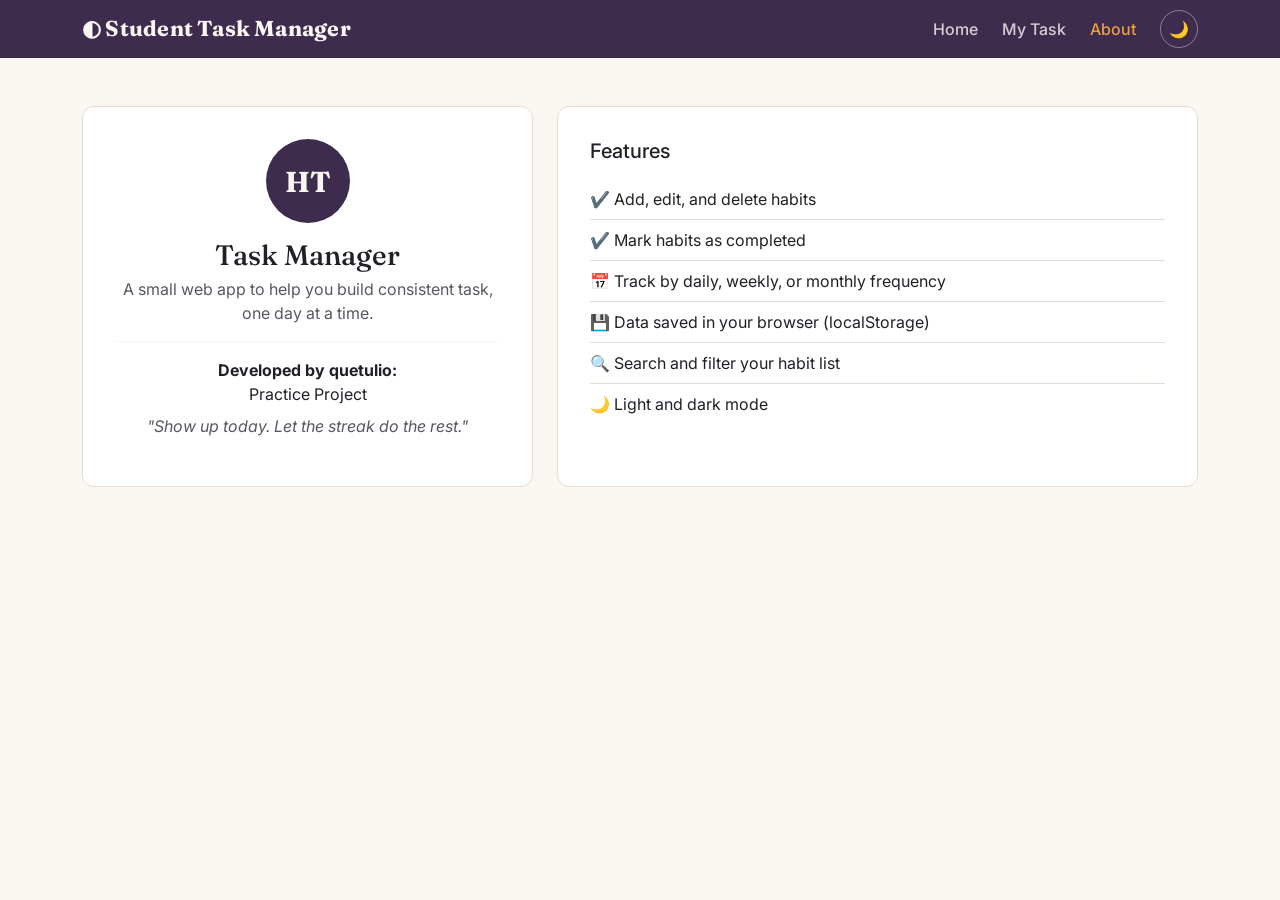
==== exam/about.html @ 464c3ad1 "Add files via upload" ====
<!DOCTYPE html>
<html lang="en" data-theme="light">
<head>
<meta charset="UTF-8">
<meta name="viewport" content="width=device-width, initial-scale=1.0">
<title>About — Student Task Manager</title>
<link href="https://cdn.jsdelivr.net/npm/bootstrap@5.3.3/dist/css/bootstrap.min.css" rel="stylesheet">
<link href="style.css" rel="stylesheet">
</head>
<body>

<!-- Navbar -->
<nav class="navbar navbar-expand-lg navbar-task">
  <div class="container">
    <a class="navbar-brand" href="index.html">◐ Student Task Manager</a>
    <button class="navbar-toggler" type="button" data-bs-toggle="collapse" data-bs-target="#navMenu">
      <span class="navbar-toggler-icon"></span>
    </button>
    <div class="collapse navbar-collapse" id="navMenu">
      <ul class="navbar-nav ms-auto align-items-lg-center gap-lg-2">
        <li class="nav-item"><a class="nav-link" href="index.html">Home</a></li>
        <li class="nav-item"><a class="nav-link" href="habits.html">My Task</a></li>
        <li class="nav-item"><a class="nav-link active" href="about.html">About</a></li>
        <li class="nav-item ms-lg-2">
          <button class="theme-toggle-btn" id="themeToggle" title="Toggle dark mode">🌙</button>
        </li>
      </ul>
    </div>
  </div>
</nav>

<div class="container py-5">
  <div class="row g-4">
    <div class="col-md-5">
      <div class="about-card text-center">
        <div class="avatar-circle mx-auto mb-3">HT</div>
        <h3 class="display-serif mb-1">Task Manager</h3>
        <p style="color: var(--ink-soft);">A small web app to help you build consistent task, one day at a time.</p>
        <hr style="border-color: var(--line);">
        <p class="mb-0"><strong>Developed by quetulio:</strong><br>Practice Project</p>
        <p class="fst-italic mt-2" style="color: var(--ink-soft);">"Show up today. Let the streak do the rest."</p>
      </div>
    </div>
    <div class="col-md-7">
      <div class="about-card h-100">
        <h5 class="mb-3">Features</h5>
        <ul class="list-unstyled feature-list">
          <li>✔️ Add, edit, and delete habits</li>
          <li>✔️ Mark habits as completed</li>
          <li>📅 Track by daily, weekly, or monthly frequency</li>
          <li>💾 Data saved in your browser (localStorage)</li>
          <li>🔍 Search and filter your habit list</li>
          <li>🌙 Light and dark mode</li>
        </ul>
      </div>
    </div>
  </div>
</div>

<script src="https://cdn.jsdelivr.net/npm/bootstrap@5.3.3/dist/js/bootstrap.bundle.min.js"></script>
<script src="script.js"></script>
</body>
</html>
---- exam/style.css ----
/* ===================================================================
   Student Task Manager — style.css
   ===================================================================
   Fix applied: renamed leftover "habit-*" classes to "task-*" so they
   match what index.html/tasks.html/about.html and script.js actually
   render. Nothing else changed.
   =================================================================== */
 
@import url('https://fonts.googleapis.com/css2?family=Fraunces:opsz,wght@9..144,400;9..144,600;9..144,700&family=Inter:wght@400;500;600;700&display=swap');
 
:root {
  --plum: #3D2C4E;
  --plum-dark: #2A1E37;
  --mustard: #E8A33D;
  --mustard-dark: #C7842A;
  --sage: #8FA998;
  --sage-dark: #6E8A78;
  --cream: #FAF7F2;
  --ink: #221F26;
  --ink-soft: #5B5560;
  --line: #E4DDD3;
  --danger: #B5533C;
}
 
[data-theme="dark"] {
  --cream: #221F26;
  --ink: #F3EFE9;
  --ink-soft: #C9C2BB;
  --line: #3A3441;
  --plum: #5B4270;
}
 
* { box-sizing: border-box; }
 
body {
  font-family: 'Inter', sans-serif;
  background: var(--cream);
  color: var(--ink);
  transition: background 0.25s ease, color 0.25s ease;
}
 
h1, h2, h3, .display-serif {
  font-family: 'Fraunces', serif;
}
 
/* ---------- Navbar ---------- */
.navbar-task {
  background: var(--plum);
}
 
.navbar-task .navbar-brand {
  font-family: 'Fraunces', serif;
  font-weight: 700;
  font-size: 1.35rem;
  color: var(--cream);
  letter-spacing: 0.01em;
}
 
.navbar-task .nav-link {
  color: rgba(250, 247, 242, 0.8);
  font-weight: 500;
}
 
.navbar-task .nav-link.active,
.navbar-task .nav-link:hover {
  color: var(--mustard);
}
 
.theme-toggle-btn {
  background: transparent;
  border: 1px solid rgba(250, 247, 242, 0.4);
  color: var(--cream);
  border-radius: 999px;
  width: 38px;
  height: 38px;
  display: inline-flex;
  align-items: center;
  justify-content: center;
}
 
.theme-toggle-btn:hover {
  border-color: var(--mustard);
  color: var(--mustard);
}
 
/* ---------- Hero (index.html) ---------- */
.hero-section {
  padding: 5rem 0;
}
 
.hero-eyebrow {
  color: var(--mustard-dark);
  font-weight: 600;
  font-size: 0.95rem;
  margin-bottom: 0.75rem;
}
 
.hero-section h1 {
  font-size: 3rem;
  font-weight: 600;
  line-height: 1.1;
  max-width: 11ch;
  margin-bottom: 1.25rem;
}
 
.hero-section p.lede {
  max-width: 46ch;
  color: var(--ink-soft);
  font-size: 1.1rem;
  margin-bottom: 2rem;
}
 
.btn-plum {
  background: var(--plum);
  color: var(--cream);
  border: none;
  padding: 0.7rem 1.6rem;
  font-weight: 600;
  border-radius: 6px;
}
 
.btn-plum:hover {
  background: var(--plum-dark);
  color: var(--cream);
}
 
.streak-illustration {
  display: flex;
  align-items: flex-end;
  gap: 10px;
  height: 220px;
  padding: 0 1rem;
}
 
.streak-bar {
  width: 34px;
  border-radius: 8px 8px 4px 4px;
  background: var(--sage);
  position: relative;
}
 
.streak-bar.filled { background: var(--mustard); }
 
.streak-bar .flame {
  position: absolute;
  top: -22px;
  left: 50%;
  transform: translateX(-50%);
  font-size: 1.1rem;
}
 
/* ---------- Task cards (tasks.html) ---------- */
.page-header-task {
  padding: 2.5rem 0 1.5rem;
}
 
.stat-chip {
  background: #fff;
  border: 1px solid var(--line);
  border-radius: 10px;
  padding: 0.9rem 1.2rem;
  display: flex;
  align-items: center;
  gap: 0.8rem;
}
 
[data-theme="dark"] .stat-chip { background: #2C2733; }
 
.stat-chip .stat-number {
  font-family: 'Fraunces', serif;
  font-size: 1.6rem;
  font-weight: 600;
  line-height: 1;
}
 
.stat-chip .stat-label {
  color: var(--ink-soft);
  font-size: 0.85rem;
}
 
.add-task-card {
  background: #fff;
  border: 1px solid var(--line);
  border-radius: 12px;
  padding: 1.5rem;
}
 
[data-theme="dark"] .add-task-card { background: #2C2733; }
 
.form-control:focus, .form-select:focus {
  border-color: var(--mustard);
  box-shadow: 0 0 0 0.2rem rgba(232, 163, 61, 0.25);
}
 
.task-card {
  background: #fff;
  border: 1px solid var(--line);
  border-left: 5px solid var(--sage);
  border-radius: 10px;
  padding: 1.1rem 1.3rem;
  margin-bottom: 0.85rem;
  display: flex;
  align-items: center;
  gap: 1rem;
}
 
[data-theme="dark"] .task-card { background: #2C2733; }
 
.task-card.freq-daily { border-left-color: var(--mustard); }
.task-card.freq-weekly { border-left-color: var(--sage); }
.task-card.freq-monthly { border-left-color: var(--plum); }
 
.task-card.completed {
  opacity: 0.6;
}
 
.task-card.completed .task-title {
  text-decoration: line-through;
}
 
.task-title {
  font-weight: 600;
  margin-bottom: 0.15rem;
}
 
.task-meta {
  font-size: 0.85rem;
  color: var(--ink-soft);
}
 
.badge-freq-daily { background: var(--mustard); color: #3B2A0D; }
.badge-freq-weekly { background: var(--sage); color: #1E2C22; }
.badge-freq-monthly { background: var(--plum); color: var(--cream); }
 
.task-actions button {
  border: none;
  background: transparent;
  font-size: 1.05rem;
  padding: 0.3rem 0.5rem;
  border-radius: 6px;
}
 
.task-actions button:hover { background: var(--line); }
 
.empty-state {
  text-align: center;
  padding: 3rem 1rem;
  color: var(--ink-soft);
}
 
/* ---------- About page ---------- */
.about-card {
  background: #fff;
  border: 1px solid var(--line);
  border-radius: 12px;
  padding: 2rem;
}
 
[data-theme="dark"] .about-card { background: #2C2733; }
 
.avatar-circle {
  width: 84px;
  height: 84px;
  border-radius: 50%;
  background: var(--plum);
  color: var(--cream);
  display: flex;
  align-items: center;
  justify-content: center;
  font-family: 'Fraunces', serif;
  font-size: 1.8rem;
  font-weight: 700;
}
 
.feature-list li {
  padding: 0.5rem 0;
  border-bottom: 1px solid var(--line);
}
 
.feature-list li:last-child { border-bottom: none; }
 
@media (max-width: 767px) {
  .hero-section h1 { font-size: 2.2rem; }
  .streak-illustration { margin-top: 2rem; }
}
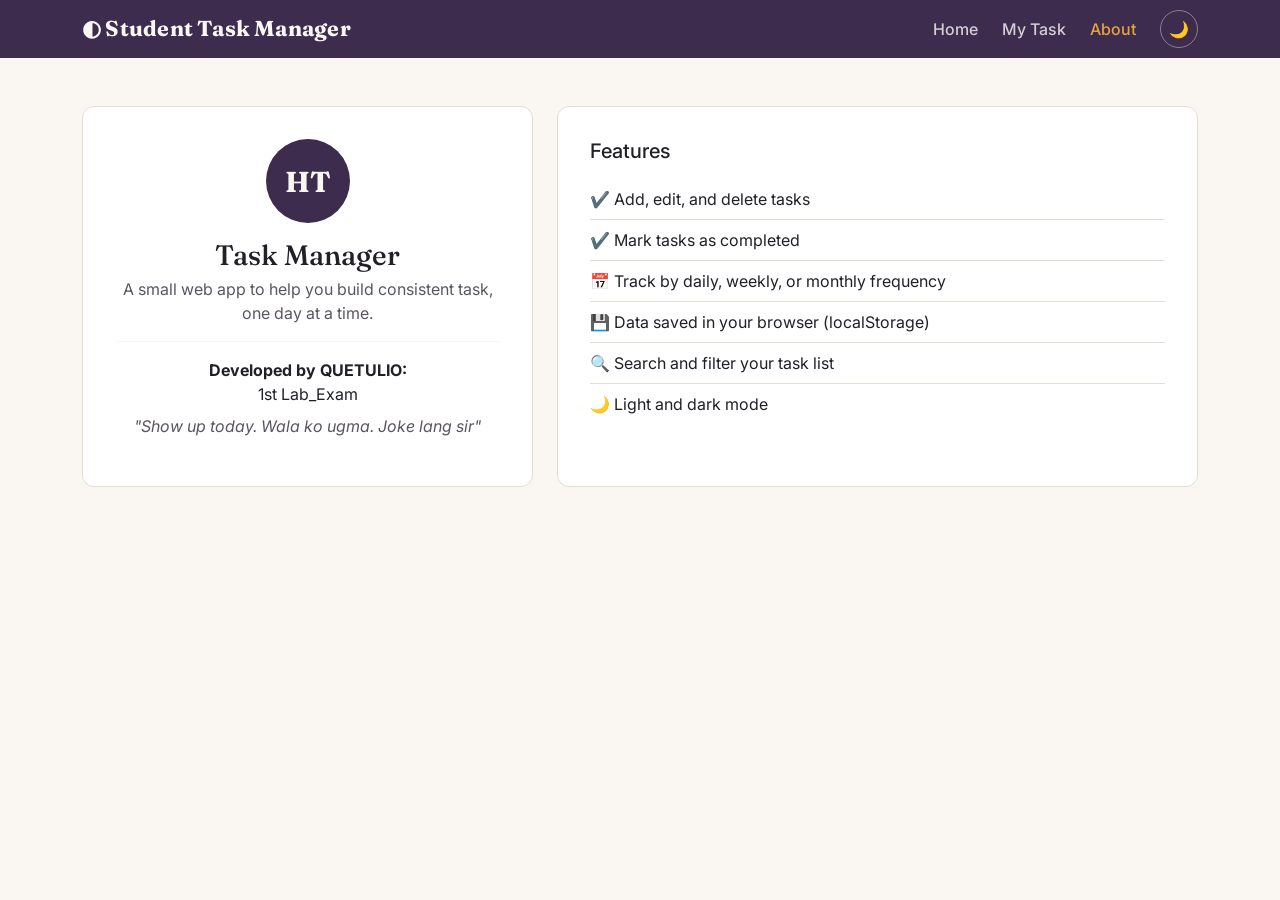
==== commit a769a17d: "Update project details and features in about.html" ====
--- a/exam/about.html
+++ b/exam/about.html
@@ -37,19 +37,19 @@
         <h3 class="display-serif mb-1">Task Manager</h3>
         <p style="color: var(--ink-soft);">A small web app to help you build consistent task, one day at a time.</p>
         <hr style="border-color: var(--line);">
-        <p class="mb-0"><strong>Developed by quetulio:</strong><br>Practice Project</p>
-        <p class="fst-italic mt-2" style="color: var(--ink-soft);">"Show up today. Let the streak do the rest."</p>
+        <p class="mb-0"><strong>Developed by QUETULIO:</strong><br>1st Lab_Exam</p>
+        <p class="fst-italic mt-2" style="color: var(--ink-soft);">"Show up today. Wala ko ugma. Joke lang sir"</p>
       </div>
     </div>
     <div class="col-md-7">
       <div class="about-card h-100">
         <h5 class="mb-3">Features</h5>
         <ul class="list-unstyled feature-list">
-          <li>✔️ Add, edit, and delete habits</li>
-          <li>✔️ Mark habits as completed</li>
+          <li>✔️ Add, edit, and delete tasks</li>
+          <li>✔️ Mark tasks as completed</li>
           <li>📅 Track by daily, weekly, or monthly frequency</li>
           <li>💾 Data saved in your browser (localStorage)</li>
-          <li>🔍 Search and filter your habit list</li>
+          <li>🔍 Search and filter your task list</li>
           <li>🌙 Light and dark mode</li>
         </ul>
       </div>
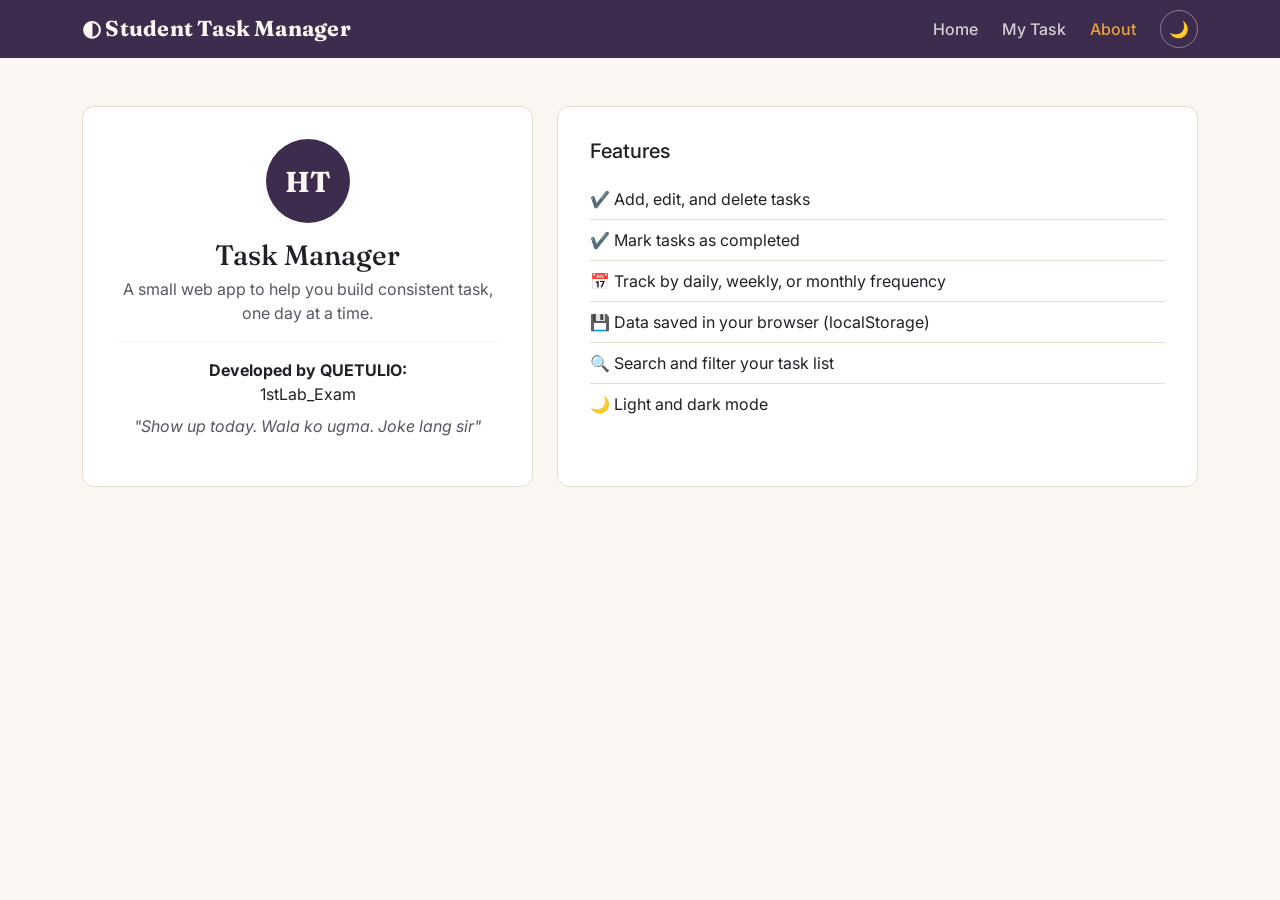
==== commit b9a89609: "Correct developer label formatting in about.html Removed space in developer information for consiste" ====
--- a/exam/about.html
+++ b/exam/about.html
@@ -37,7 +37,7 @@
         <h3 class="display-serif mb-1">Task Manager</h3>
         <p style="color: var(--ink-soft);">A small web app to help you build consistent task, one day at a time.</p>
         <hr style="border-color: var(--line);">
-        <p class="mb-0"><strong>Developed by QUETULIO:</strong><br>1st Lab_Exam</p>
+        <p class="mb-0"><strong>Developed by QUETULIO:</strong><br>1stLab_Exam</p>
         <p class="fst-italic mt-2" style="color: var(--ink-soft);">"Show up today. Wala ko ugma. Joke lang sir"</p>
       </div>
     </div>
